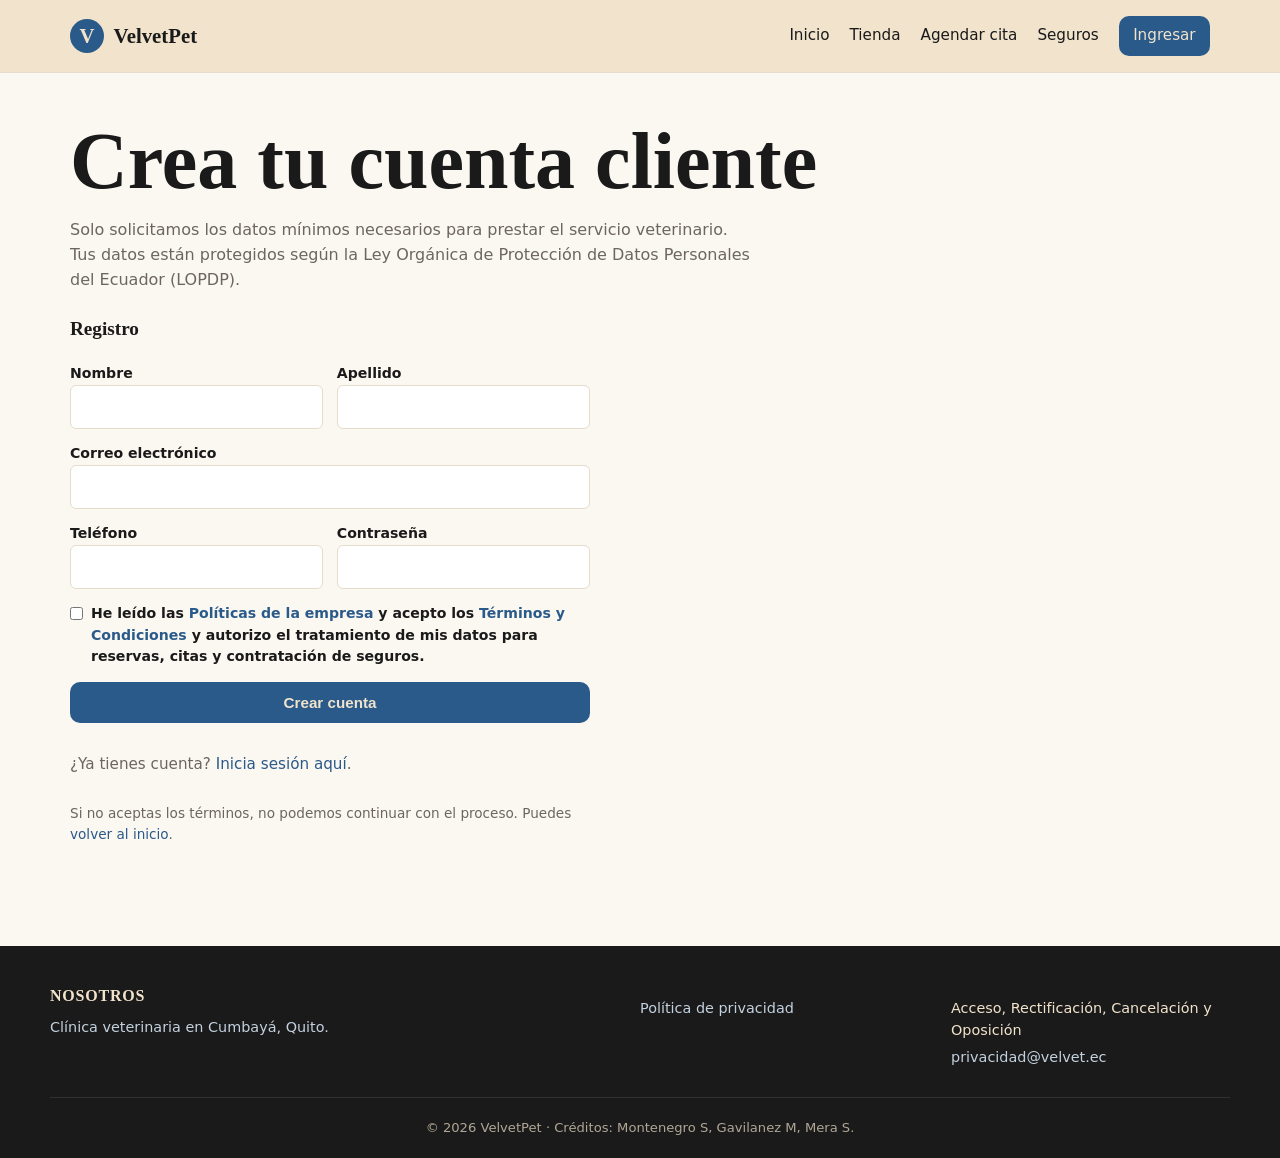
==== cuenta.html @ 012ec785 "Add files via upload" ====
<!doctype html>
<html lang="es">
<head>
<meta charset="utf-8">
<meta name="viewport" content="width=device-width,initial-scale=1">
<title>Mi cuenta · VelvetPet</title>
<meta name="description" content="Crea tu cuenta o accede a tu historial clínico en VelvetPet.">
<link rel="stylesheet" href="css/styles.css">
</head>
<body>
<header class="site-header">
  <nav class="nav">
    <a href="index.html" class="brand"><span class="brand-mark">V</span> VelvetPet</a>
    <button class="nav-toggle" aria-label="Abrir menú">☰</button>
    <div class="nav-links">
      <a href="index.html">Inicio</a>
      <a href="tienda.html">Tienda</a>
      <a href="citas.html">Agendar cita</a>
      <a href="seguros.html">Seguros</a>
      <a href="cuenta.html" class="nav-cta active" data-nav-account>Ingresar</a>
    </div>
  </nav>
</header>

<section class="container" id="auth-view">
  <h1 id="auth-title">Crea tu cuenta cliente</h1>
  <p style="max-width:680px;color:var(--color-muted)" id="auth-sub">Solo solicitamos los datos mínimos necesarios para prestar el servicio veterinario. Tus datos están protegidos según la Ley Orgánica de Protección de Datos Personales del Ecuador (LOPDP).</p>

  <div class="grid grid-2" style="margin-top:1.5rem;align-items:start">
    <form class="form" id="register-form">
      <h3>Registro</h3>
      <div class="row">
        <label>Nombre <input id="r-name" required maxlength="60"></label>
        <label>Apellido <input id="r-last" required maxlength="60"></label>
      </div>
      <label>Correo electrónico <input type="email" id="r-email" required></label>
      <div class="row">
        <label>Teléfono <input type="tel" id="r-phone" required pattern="[0-9]{7,10}"></label>
        <label>Contraseña <input type="password" id="r-pass" required minlength="6"></label>
      </div>
      <div class="checkbox">
        <input type="checkbox" id="r-terms" required>
        <label for="r-terms">He leído las <a href="docs/POLÍTICA DE PRIVACIDAD .pdf" target="_blank">Políticas de la empresa</a> y acepto los <a href="docs/terminos-condiciones.pdf" target="_blank">Términos y Condiciones</a> y autorizo el tratamiento de mis datos para reservas, citas y contratación de seguros.</label>
      </div>
      <button class="btn btn-primary" type="submit">Crear cuenta</button>
      <p id="register-message" style="font-size:.9rem;color:#a33;margin-top:.9rem;display:none"></p>
      <p style="margin-top:1rem;font-size:.95rem;color:var(--color-muted)">¿Ya tienes cuenta? <a href="login.html">Inicia sesión aquí</a>.</p>
      <p style="font-size:.85rem;color:var(--color-muted)">Si no aceptas los términos, no podemos continuar con el proceso. Puedes <a href="index.html">volver al inicio</a>.</p>
    </form>
  </div>
</section>

<section class="container" id="dash-view" style="display:none">
  <h1>Mi cuenta</h1>
  <div class="dash-grid" style="margin-top:1rem">
    <aside class="dash-side">
      <h3 id="dash-name"></h3>
      <p class="user-email" id="dash-email"></p>
  
      <hr style="border:0;border-top:1px solid var(--color-line);margin:1rem 0">
      <button class="btn btn-ghost" id="logout-btn" style="width:100%;margin-bottom:.5rem">Cerrar sesión</button>

    </aside>

    <div>
      <div class="card" style="margin-bottom:1rem">
        <h3>Citas agendadas</h3>
        <div id="appt-list"></div>
      </div>
      <div class="card" style="margin-bottom:1rem">
        <h3>Reservas de productos</h3>
        <div id="res-list"></div>
      </div>
      <div class="card" style="margin-bottom:1rem">
        <h3>Seguros activos</h3>
        <div id="ins-list"></div>
      </div>
      <div class="card">
        <h3>Historial clínico por mascota</h3>
        <p style="color:var(--color-muted);font-size:.95rem;margin-bottom:1rem">Filtra y revisa el historial clínico de tus mascotas basado en las citas y registros guardados.</p>
        <div class="form" style="margin-bottom:1rem">
          <div class="row">
            <label>Mascota
              <select id="history-pet"></select>
            </label>
            <label>Filtro
              <select id="history-filter">
                <option value="all">Todo</option>
                <option value="vacunas">Vacunas</option>
                <option value="diagnosticos">Diagnósticos</option>
                <option value="solicitudes">Solicitudes</option>
              </select>
            </label>
          </div>
        </div>
        <div id="hist-list"></div>
      </div>
    </div>
  </div>
</section>

<footer class="site-footer">
  <div class="footer-inner">
    <div><h4>Nosotros</h4><p style="color:var(--color-sky);font-size:.9rem">Clínica veterinaria en Cumbayá, Quito.</p></div>
    <div><h4></h4><ul>
      <li><a href="docs/POLÍTICA DE PRIVACIDAD .pdf" target="_blank">Política de privacidad</a></li>
    </ul></div>
    <div><h4></h4><ul>
      <li>Acceso, Rectificación, Cancelación y Oposición</li>
      <li><a href="mailto:privacidad@velvet.ec">privacidad@velvet.ec</a></li>
    </ul></div>
  </div>
  <div class="footer-bottom">© 2026 VelvetPet · Créditos: Montenegro S, Gavilanez M, Mera S.</div>
</footer>

<script src="js/common.js"></script>
<script src="js/cuenta.js"></script>
</body>
</html>
---- css/styles.css ----
/* VelvetPet - Paleta basada en imagen de referencia */
:root{
  --color-ink:#1a1a1a;
  --color-caramel:#b97a3a;
  --color-cream:#f1e3cc;
  --color-sky:#c3d1de;
  --color-blue:#2a5a8a;
  --color-bg:#fbf7f1;
  --color-text:#2b2522;
  --color-muted:#6d6660;
  --color-line:#e6dccb;
  --radius:10px;
  --shadow:0 2px 10px rgba(26,26,26,.06);
  --font-head:Georgia, 'Times New Roman', serif;
  --font-body:'Segoe UI', system-ui, -apple-system, sans-serif;
}
*{box-sizing:border-box;margin:0;padding:0}
html,body{height:100%}
body{
  font-family:var(--font-body);
  color:var(--color-text);
  background:var(--color-bg);
  line-height:1.55;
}
a{color:var(--color-blue);text-decoration:none}
a:hover{text-decoration:underline}
h1,h2,h3,h4{font-family:var(--font-head);color:var(--color-ink);line-height:1.2;margin-bottom:.6rem}
h1{font-size:5rem}
h2{font-size:1.7rem;margin-top:.5rem}
h3{font-size:1.2rem}
p{margin-bottom:.8rem}
img{max-width:100%;display:block}

/* Header */
.site-header{
  background:var(--color-cream);
  border-bottom:1px solid var(--color-line);
}
.nav{
  max-width:1180px;margin:0 auto;padding:1rem 1.25rem;
  display:flex;align-items:center;justify-content:space-between;gap:1rem;
}
.brand{display:flex;align-items:center;gap:.6rem;font-family:var(--font-head);font-size:1.3rem;color:var(--color-ink);font-weight:700}
.brand-mark{
  width:34px;height:34px;border-radius:50%;
  background:var(--color-blue);color:var(--color-cream);
  display:grid;place-items:center;font-weight:700;font-family:var(--font-head);
}
.nav-links{display:flex;gap:1.25rem;flex-wrap:wrap;align-items:center}
.nav-links a{color:var(--color-ink);font-weight:500;font-size:.95rem}
.nav-links a.active{color:var(--color-caramel)}
.nav-cta{
  background:var(--color-blue);color:var(--color-cream)!important;
  padding:.5rem .9rem;border-radius:var(--radius);font-weight:600;
}
.nav-cta:hover{background:var(--color-ink);text-decoration:none}
.nav-toggle{display:none;background:none;border:0;font-size:1.4rem;cursor:pointer;color:var(--color-ink)}

/* Layout */
.container{max-width:1180px;margin:0 auto;padding:2.5rem 1.25rem}
.section{padding:3rem 0}
.section + .section{border-top:1px solid var(--color-line)}

/* Hero */
.hero{
  background:linear-gradient(135deg,var(--color-cream) 0%, var(--color-sky) 100%);
  padding:4rem 1.25rem;
}
.hero-inner{max-width:1180px;margin:0 auto;display:grid;grid-template-columns:1.2fr .8fr;gap:2rem;align-items:center}
.hero h1{font-size:2.8rem;color:var(--color-ink)}
.hero p.lead{font-size:1.1rem;color:var(--color-text);max-width:560px}
.hero-actions{margin-top:1.2rem;display:flex;gap:.75rem;flex-wrap:wrap}
.hero-art{
  position:relative;
  aspect-ratio:1/1;border-radius:var(--radius);
  overflow:hidden;
  background:var(--color-blue);
  display:grid;
  place-items:center;
}
.hero-art img{
  width:100%;
  height:100%;
  object-fit:cover;
  display:block;
}

/* Buttons */
.btn{
  display:inline-block;padding:.7rem 1.2rem;border-radius:var(--radius);
  border:1px solid transparent;font-weight:600;cursor:pointer;font-size:.95rem;
  transition:all .15s ease;
}
.btn-primary{background:var(--color-blue);color:var(--color-cream)}
.btn-primary:hover{background:var(--color-ink);text-decoration:none;color:var(--color-cream)}
.btn-secondary{background:var(--color-caramel);color:#fff}
.btn-secondary:hover{background:#9b6630;text-decoration:none;color:#fff}
.btn-ghost{background:transparent;border-color:var(--color-ink);color:var(--color-ink)}
.btn-ghost:hover{background:var(--color-ink);color:var(--color-cream);text-decoration:none}
.btn[disabled]{opacity:.5;cursor:not-allowed}

/* Cards / grid simple */
.grid{display:grid;gap:1.25rem}
.grid-3{grid-template-columns:repeat(3,1fr)}
.grid-2{grid-template-columns:repeat(2,1fr)}
.card{
  background:#fff;border:1px solid var(--color-line);
  border-radius:var(--radius);padding:1.25rem;
}
.card h3{color:var(--color-blue)}
.tag{display:inline-block;background:var(--color-sky);color:var(--color-ink);
  padding:.15rem .55rem;border-radius:999px;font-size:.75rem;font-weight:600;letter-spacing:.02em}

/* Services list */
.services-list{
  display:grid;
  grid-template-columns:repeat(auto-fit,minmax(240px,1fr));
  gap:1rem;
  list-style:none;
  padding:0;
  margin:0;
}
.services-list .service{
  padding:1.3rem 1.4rem;
  background:rgba(243,239,233,.85);
  border:1px solid rgba(42,90,138,.12);
  border-radius:18px;
  display:flex;
  flex-direction:column;
  gap:.65rem;
  min-height:120px;
  transition:transform .2s ease, box-shadow .2s ease, background .2s ease;
}
.services-list .service:hover{
  transform:translateY(-2px);
  box-shadow:0 14px 28px rgba(42,90,138,.12);
  background:rgba(255,255,255,.95);
}
.services-list .service strong{color:var(--color-blue);font-size:1.05rem;line-height:1.3}
.services-list .service span{font-size:.95rem;color:var(--color-muted);line-height:1.7}

/* Mision / vision */
.mv{display:grid;grid-template-columns:1fr 1fr;gap:1.5rem}
.mv .card{border-top:4px solid var(--color-caramel)}
.mv .card.vision{border-top-color:var(--color-blue)}

/* Forms */
.form{display:grid;gap:.85rem;max-width:520px}
.form label{font-size:.88rem;font-weight:600;color:var(--color-ink)}
.form input, .form select, .form textarea{
  width:100%;padding:.65rem .75rem;border:1px solid var(--color-line);
  border-radius:6px;background:#fff;font:inherit;color:var(--color-text);
}
.form input:focus, .form select:focus, .form textarea:focus{
  outline:2px solid var(--color-sky);border-color:var(--color-blue);
}
.form .row{display:grid;grid-template-columns:1fr 1fr;gap:.85rem}
.checkbox{display:flex;gap:.5rem;align-items:flex-start;font-size:.9rem;color:var(--color-text)}
.checkbox input{width:auto;margin-top:.25rem}

/* Table */
.table{width:100%;border-collapse:collapse;background:#fff;border:1px solid var(--color-line);border-radius:var(--radius);overflow:hidden}
.table th,.table td{padding:.75rem .9rem;text-align:left;border-bottom:1px solid var(--color-line);font-size:.92rem}
.table th{background:var(--color-cream);color:var(--color-ink);font-weight:600}

/* Calendar */
.calendar{background:#fff;border:1px solid var(--color-line);border-radius:var(--radius);padding:1rem}
.cal-head{display:flex;justify-content:space-between;align-items:center;margin-bottom:.75rem}
.cal-head button{background:none;border:1px solid var(--color-line);padding:.3rem .7rem;border-radius:6px;cursor:pointer}
.cal-grid{display:grid;grid-template-columns:repeat(7,1fr);gap:4px}
.cal-day-name{font-size:.75rem;color:var(--color-muted);text-align:center;padding:.25rem 0;font-weight:600;text-transform:uppercase}
.cal-day{
  aspect-ratio:1/1;display:grid;place-items:center;font-size:.9rem;
  border:1px solid var(--color-line);border-radius:6px;cursor:pointer;background:#fff;
}
.cal-day.empty{background:transparent;border:0;cursor:default}
.cal-day.unavailable{background:#f4ece1;color:#bbb;cursor:not-allowed;text-decoration:line-through}
.cal-day.available:hover{background:var(--color-sky)}
.cal-day.selected{background:var(--color-blue);color:#fff;border-color:var(--color-blue)}
.cal-day.past{color:#ccc;cursor:not-allowed}

/* Shop */
.shop-grid{display:grid;grid-template-columns:repeat(3,1fr);gap:1.25rem}
.product{background:#fff;border:1px solid var(--color-line);border-radius:var(--radius);padding:1rem}
.product .thumb{
  aspect-ratio:4/3;
  border-radius:12px;
  margin-bottom:.9rem;
  overflow:hidden;
  background:var(--color-sky);
}
.product .thumb img{
  width:100%;
  height:100%;
  object-fit:cover;
  display:block;
}
.product h4{margin-bottom:.35rem;color:var(--color-ink);font-family:var(--font-head)}
.product .price{color:var(--color-caramel);font-weight:700;font-size:1.05rem;margin:.4rem 0}

/* Plans (insurance) */
.plans{display:grid;grid-template-columns:repeat(3,1fr);gap:1.25rem}
.plan{background:#fff;border:1px solid var(--color-line);border-radius:var(--radius);padding:1.5rem;display:flex;flex-direction:column}
.plan.featured{border-color:var(--color-blue);border-width:2px}
.plan h3{color:var(--color-ink)}
.plan .price{font-size:2rem;font-family:var(--font-head);color:var(--color-blue);margin:.5rem 0}
.plan ul{list-style:none;margin:1rem 0;flex:1}
.plan ul li{padding:.4rem 0;border-bottom:1px dashed var(--color-line);font-size:.92rem}
.plan ul li:before{content:"✓ ";color:var(--color-caramel);font-weight:700}

/* Footer */
.site-footer{
  background:var(--color-ink);color:var(--color-cream);
  padding:2.5rem 1.25rem 1.25rem;margin-top:3rem;
}
.footer-inner{max-width:1180px;margin:0 auto;display:grid;grid-template-columns:2fr 1fr 1fr;gap:2rem}
.site-footer h4{color:var(--color-cream);font-family:var(--font-head);margin-bottom:.7rem;font-size:1rem;text-transform:uppercase;letter-spacing:.05em}
.site-footer a{color:var(--color-sky)}
.site-footer ul{list-style:none}
.site-footer ul li{margin:.3rem 0;font-size:.9rem}
.footer-bottom{
  max-width:1180px;margin:1.5rem auto 0;padding-top:1.2rem;
  border-top:1px solid rgba(255,255,255,.1);
  font-size:.82rem;color:rgba(241,227,204,.7);text-align:center;
}

/* Modal */
.modal-backdrop{
  position:fixed;inset:0;background:rgba(26,26,26,.55);
  display:none;align-items:center;justify-content:center;z-index:100;padding:1rem;
}
.modal-backdrop.open{display:flex}
.provider-options{
  display:grid;
  grid-template-columns:repeat(2,minmax(0,1fr));
  gap:1rem;
  margin-bottom:1rem;
}
.pay-provider-card{
  appearance:none;border:2px solid var(--color-line);
  border-radius:var(--radius);padding:1rem;
  display:flex;align-items:center;gap:1rem;
  text-align:left;transition:transform .15s ease,border-color .15s ease,box-shadow .15s ease;
  background:#fff;color:var(--color-ink);cursor:pointer;
}
.pay-provider-card:hover{transform:translateY(-2px);border-color:var(--color-blue);box-shadow:0 10px 20px rgba(0,0,0,.08)}
.pay-provider-card.selected{box-shadow:0 14px 30px rgba(0,0,0,.12);}
.pay-provider-card img{width:56px;height:56px;object-fit:contain;border-radius:14px;background:#fff;}
.pay-provider-card h4{margin:0;font-size:1rem;}
.pay-provider-card p{margin:0;color:var(--color-muted);font-size:.9rem;line-height:1.4;}
.pay-provider-card.payphone{border-color:#ff7f00;background:rgba(255,127,0,.08);color:#b24200;}
.pay-provider-card.payphone:hover{background:rgba(255,127,0,.12);}
.pay-provider-card.payphone.selected{background:rgba(255,127,0,.18);}
.pay-provider-card.deuna{border-color:#7e3dff;background:linear-gradient(135deg,#7e3dff 0%,#8a00d9 100%);color:#fff;}
.pay-provider-card.deuna:hover{background:linear-gradient(135deg,#6f00c7 0%,#8a00d9 100%);}
.pay-provider-card.deuna.selected{background:linear-gradient(135deg,#5500a8 0%,#8a00d9 100%);}
.pay-provider-card.deuna h4,
.pay-provider-card.deuna p{color:#fff;}
.pay-provider-card.deuna img{background:#fff;}
@media (max-width:720px){.provider-options{grid-template-columns:1fr}}
.modal{
  background:#fff;border-radius:var(--radius);max-width:520px;width:100%;
  padding:1.75rem;box-shadow:0 10px 40px rgba(0,0,0,.2);max-height:90vh;overflow:auto;
}
.modal h3{margin-bottom:1rem;color:var(--color-ink)}
.modal-close{float:right;background:none;border:0;font-size:1.4rem;cursor:pointer;color:var(--color-muted)}

/* Notice / alert */
.notice{
  background:var(--color-cream);border-left:4px solid var(--color-caramel);
  padding:.85rem 1rem;border-radius:6px;font-size:.92rem;margin:1rem 0;
}
.notice.info{border-color:var(--color-blue);background:#eaf0f7}
.notice.success{border-color:#5b8c5a;background:#eef4ed}

/* Account / dashboard */
.dash-grid{display:grid;grid-template-columns:1fr 2fr;gap:1.5rem}
.dash-side{background:#fff;border:1px solid var(--color-line);border-radius:var(--radius);padding:1.2rem;height:fit-content}
.dash-side h3{font-size:1rem;margin-bottom:.5rem}
.dash-side .user-email{color:var(--color-muted);font-size:.85rem;word-break:break-all}
.dash-side .danger{color:#a33;border:1px solid #a33;background:transparent}

/* Responsive */
@media (max-width:820px){
  .nav-links{display:none;position:absolute;top:64px;left:0;right:0;background:var(--color-cream);
    flex-direction:column;padding:1rem;border-bottom:1px solid var(--color-line);z-index:50}
  .nav-links.open{display:flex}
  .nav-toggle{display:block}
  .hero-inner{grid-template-columns:1fr}
  .hero h1{font-size:2rem}
  .grid-3,.services,.shop-grid,.plans{grid-template-columns:1fr}
  .grid-2,.mv,.dash-grid{grid-template-columns:1fr}
  #auth-view .grid{justify-items:center}
  #auth-view .form{margin:0 auto}
  .form .row{grid-template-columns:1fr}
  .footer-inner{grid-template-columns:1fr}
}
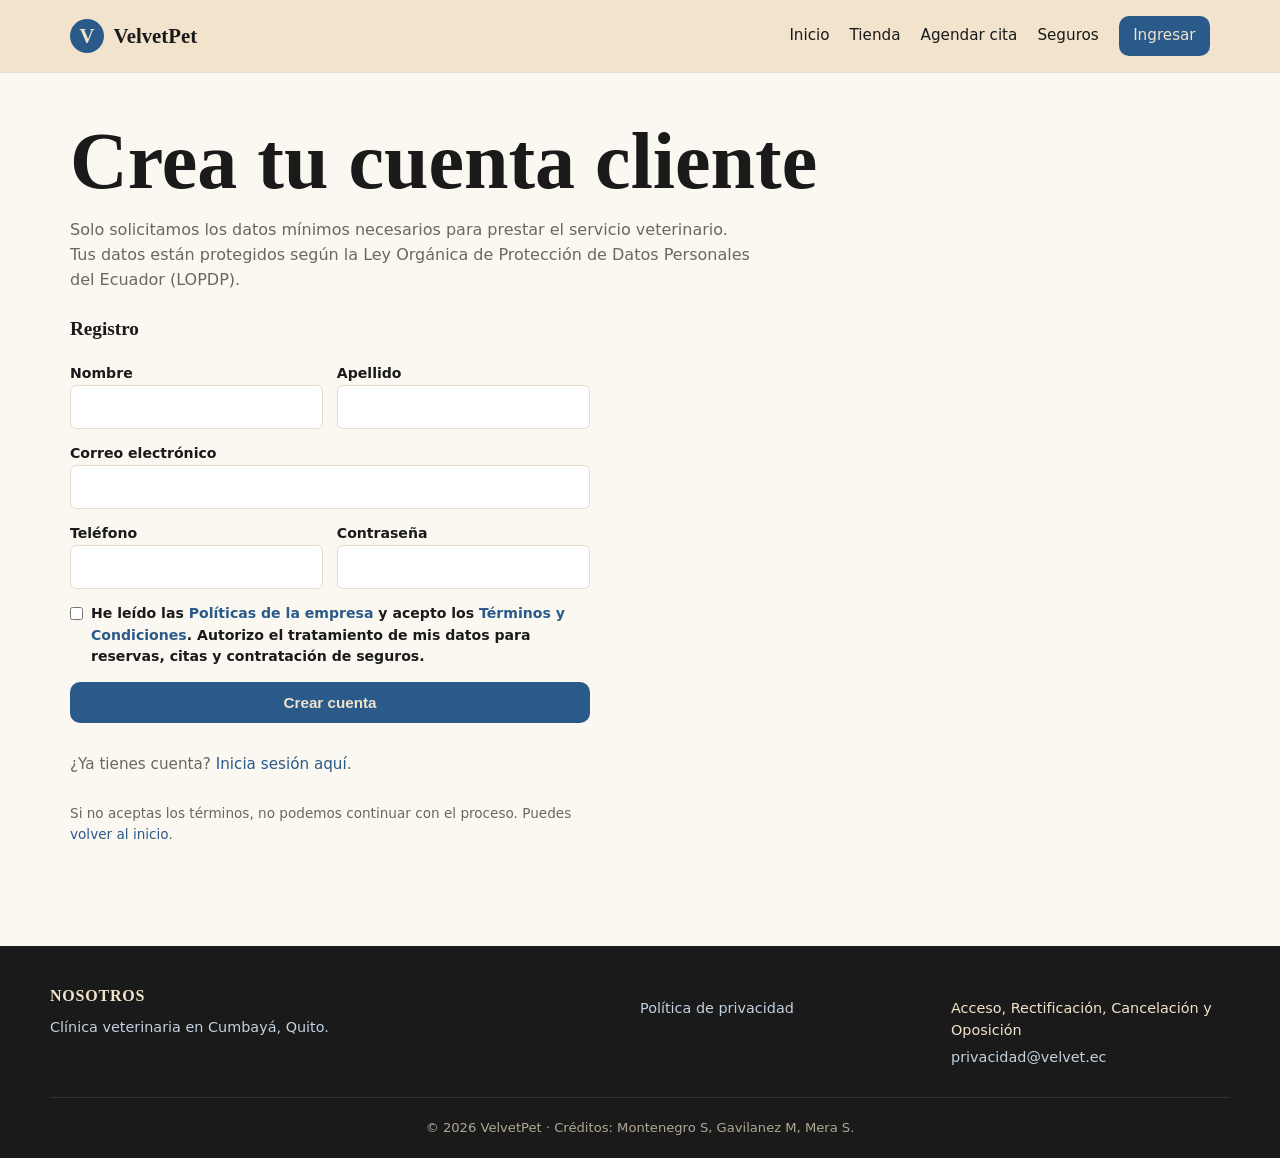
==== commit 5bb7d6f9: "Revise terms and conditions acceptance label Updated the terms and conditions label for clarity." ====
--- a/cuenta.html
+++ b/cuenta.html
@@ -40,7 +40,7 @@
       </div>
       <div class="checkbox">
         <input type="checkbox" id="r-terms" required>
-        <label for="r-terms">He leído las <a href="docs/POLÍTICA DE PRIVACIDAD .pdf" target="_blank">Políticas de la empresa</a> y acepto los <a href="docs/terminos-condiciones.pdf" target="_blank">Términos y Condiciones</a> y autorizo el tratamiento de mis datos para reservas, citas y contratación de seguros.</label>
+        <label for="r-terms">He leído las <a href="docs/POLÍTICA DE PRIVACIDAD .pdf" target="_blank">Políticas de la empresa</a> y acepto los <a href="docs/terminos-condiciones.pdf" target="_blank">Términos y Condiciones</a>. Autorizo el tratamiento de mis datos para reservas, citas y contratación de seguros.</label>
       </div>
       <button class="btn btn-primary" type="submit">Crear cuenta</button>
       <p id="register-message" style="font-size:.9rem;color:#a33;margin-top:.9rem;display:none"></p>
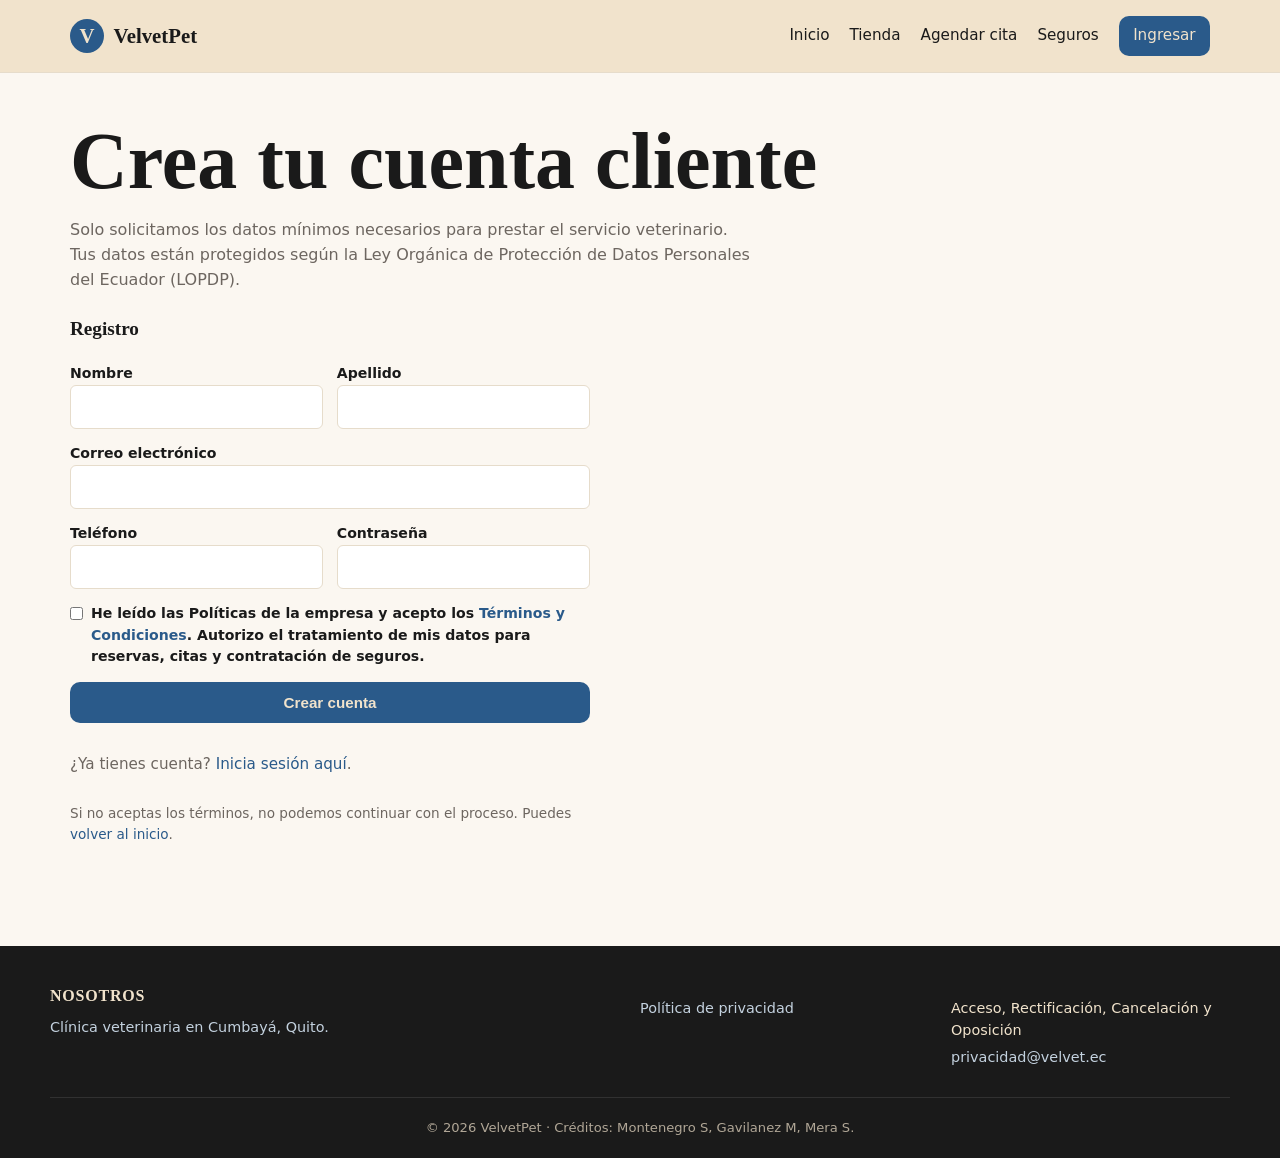
==== commit 54902809: "Update cuenta.html" ====
--- a/cuenta.html
+++ b/cuenta.html
@@ -40,7 +40,7 @@
       </div>
       <div class="checkbox">
         <input type="checkbox" id="r-terms" required>
-        <label for="r-terms">He leído las <a href="docs/POLÍTICA DE PRIVACIDAD .pdf" target="_blank">Políticas de la empresa</a> y acepto los <a href="docs/terminos-condiciones.pdf" target="_blank">Términos y Condiciones</a>. Autorizo el tratamiento de mis datos para reservas, citas y contratación de seguros.</label>
+        <label for="r-terms">He leído las Políticas de la empresa</a> y acepto los <a href="docs/terminos-condiciones.pdf" target="_blank">Términos y Condiciones</a>. Autorizo el tratamiento de mis datos para reservas, citas y contratación de seguros.</label>
       </div>
       <button class="btn btn-primary" type="submit">Crear cuenta</button>
       <p id="register-message" style="font-size:.9rem;color:#a33;margin-top:.9rem;display:none"></p>
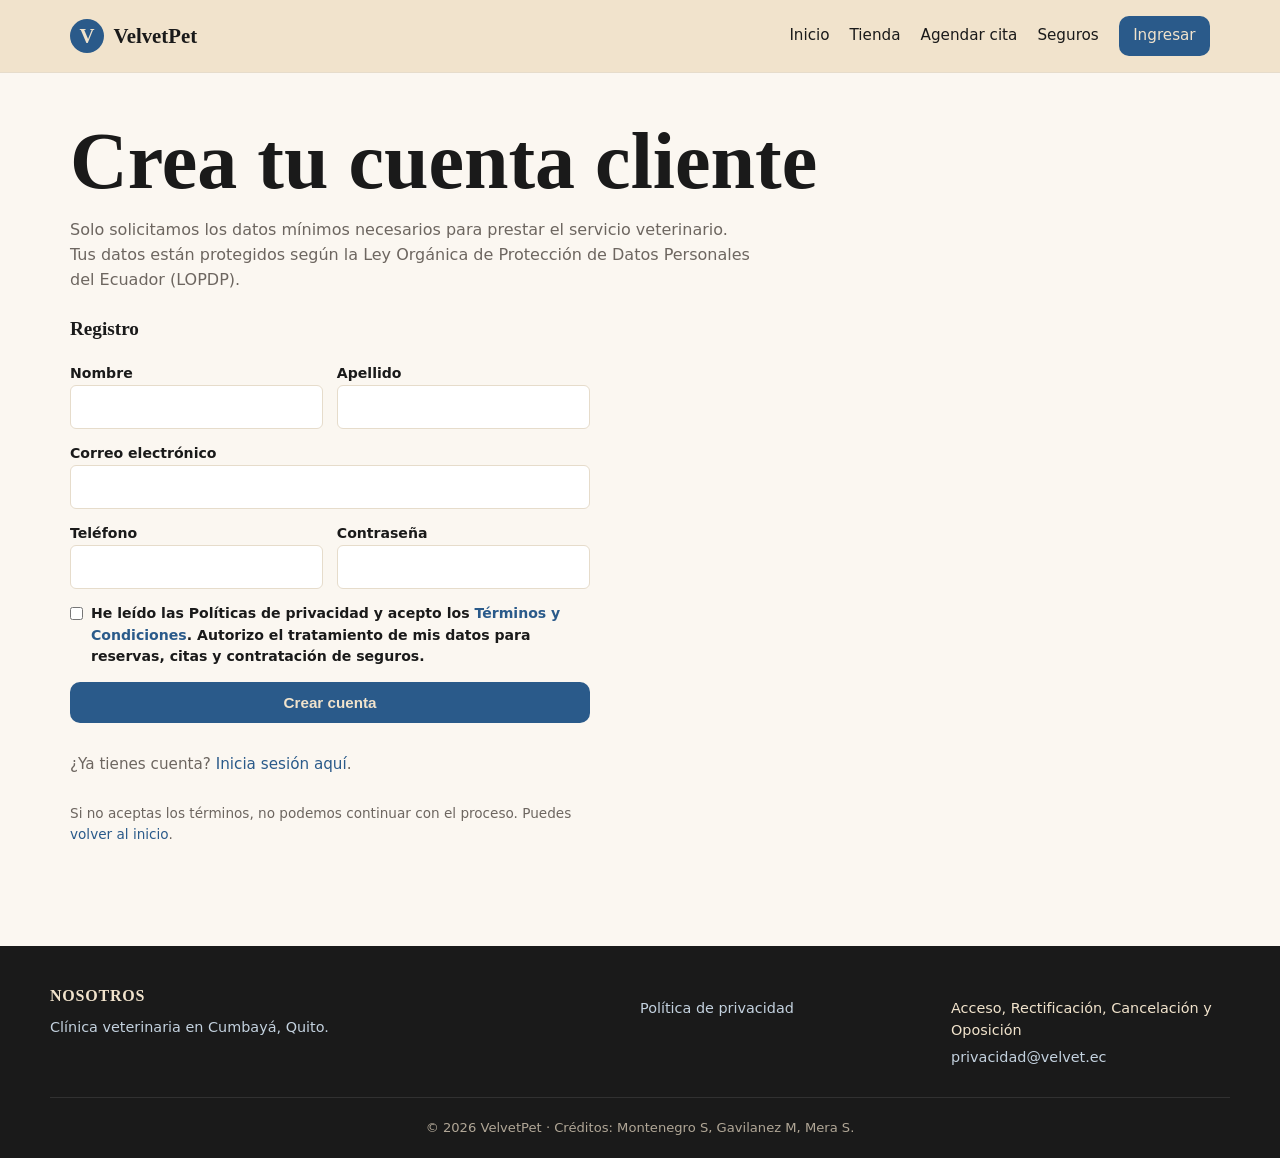
==== commit 53590c15: "Update cuenta.html" ====
--- a/cuenta.html
+++ b/cuenta.html
@@ -40,7 +40,7 @@
       </div>
       <div class="checkbox">
         <input type="checkbox" id="r-terms" required>
-        <label for="r-terms">He leído las Políticas de la empresa</a> y acepto los <a href="docs/terminos-condiciones.pdf" target="_blank">Términos y Condiciones</a>. Autorizo el tratamiento de mis datos para reservas, citas y contratación de seguros.</label>
+        <label for="r-terms">He leído las Políticas de privacidad</a> y acepto los <a href="docs/POLÍTICA DE PRIVACIDAD .pdf" target="_blank">Términos y Condiciones</a>. Autorizo el tratamiento de mis datos para reservas, citas y contratación de seguros.</label>
       </div>
       <button class="btn btn-primary" type="submit">Crear cuenta</button>
       <p id="register-message" style="font-size:.9rem;color:#a33;margin-top:.9rem;display:none"></p>
